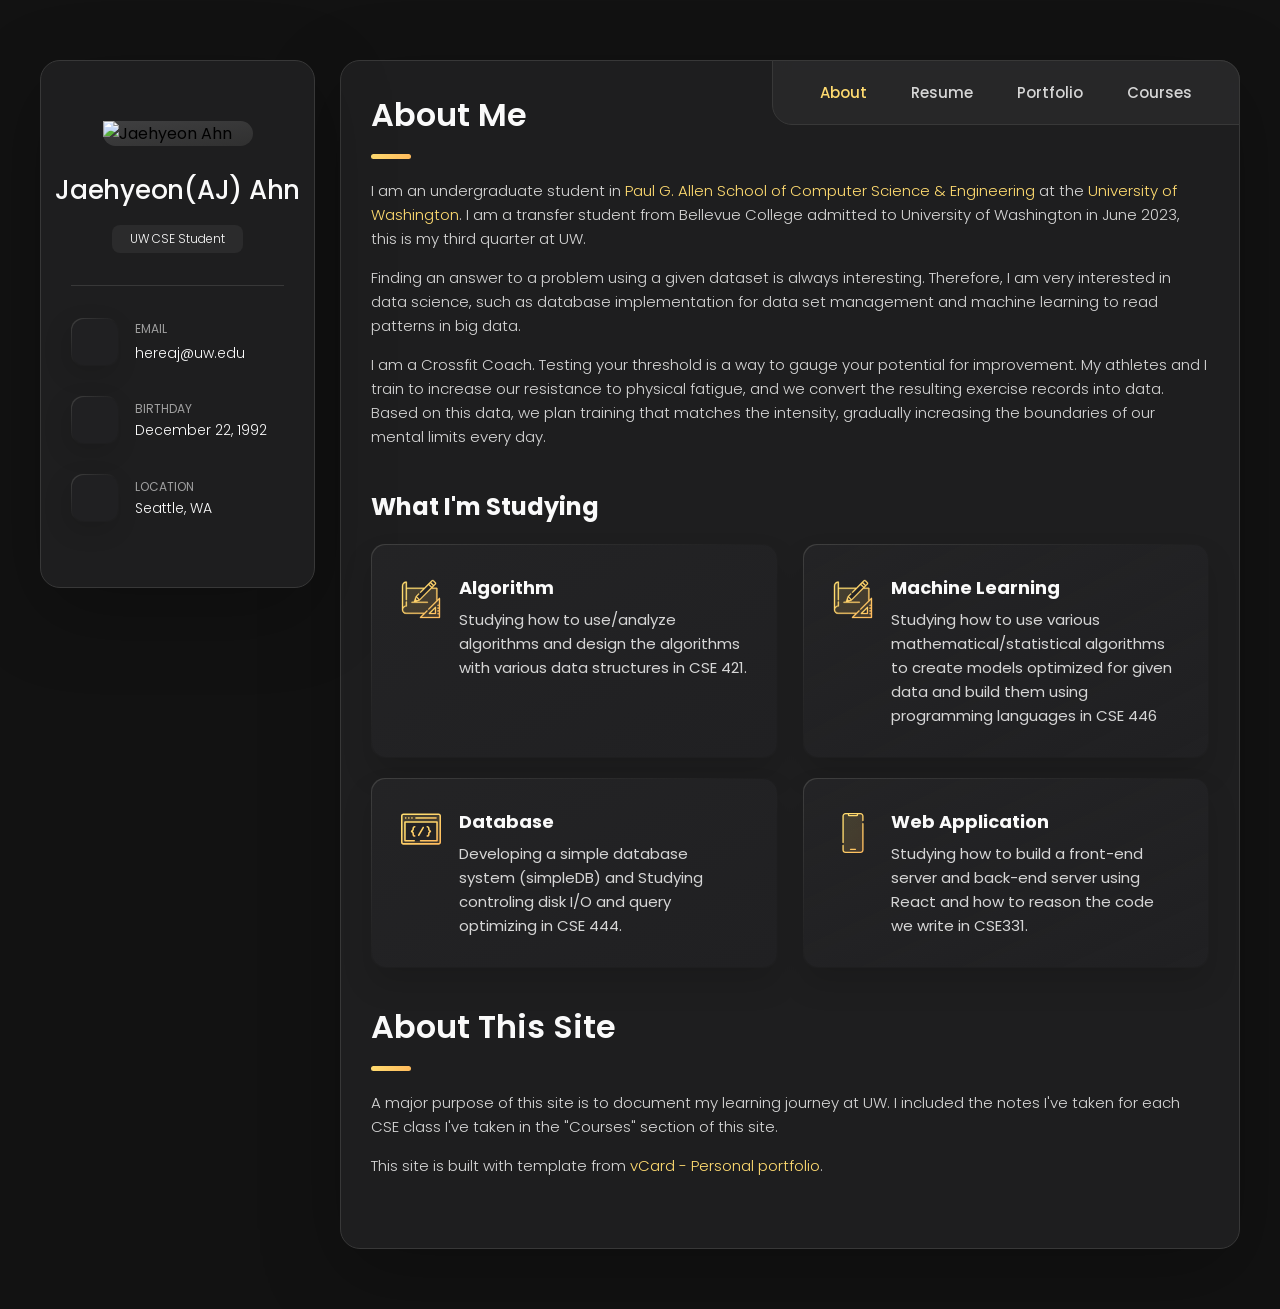
==== index.html @ eb29791e "Add style on tha ancker tag" ====
<!DOCTYPE html>
<html lang="en">

<head>
  <meta charset="UTF-8">
  <meta http-equiv="X-UA-Compatible" content="IE=edge">
  <meta name="viewport" content="width=device-width, initial-scale=1.0">
  <title>Jaehyeon(AJ) Ahn Portfolio</title>

  <!--
    - favicon
  -->
  <link rel="shortcut icon" href="./assets/images/logo.ico" type="image/x-icon">

  <!--
    - custom css link
  -->
  <link rel="stylesheet" href="./assets/css/style.css">

  <!--
    - google font link
  -->
  <link rel="preconnect" href="https://fonts.googleapis.com">
  <link rel="preconnect" href="https://fonts.gstatic.com" crossorigin>
  <link href="https://fonts.googleapis.com/css2?family=Poppins:wght@300;400;500;600&display=swap" rel="stylesheet">
</head>

<body>

  <!--
    - #MAIN
  -->

  <main>

    <!--
      - #SIDEBAR
    -->

    <aside class="sidebar" data-sidebar>

        <div class="sidebar-info">
  
          <figure class="avatar-box">
            <img src="./assets/images/profilefic.png" alt="Jaehyeon Ahn" width="80">
          </figure>
  
          <div class="info-content">
            <h1 class="name" title="Jaehyeon Ahn">Jaehyeon(AJ) Ahn</h1>
  
            <p class="title">UW CSE Student</p>
          </div>
  
          <button class="info_more-btn" data-sidebar-btn>
            <span>Show Contacts</span>
  
            <ion-icon name="chevron-down"></ion-icon>
          </button>
  
        </div>
  
        <div class="sidebar-info_more">
  
          <div class="separator"></div>
  
          <ul class="contacts-list">
  
            <li class="contact-item">
  
              <div class="icon-box">
                <ion-icon name="mail-outline"></ion-icon>
              </div>
  
              <div class="contact-info">
                <p class="contact-title">Email</p>
  
                <a href="mailto:richard@example.com" class="contact-link">hereaj@uw.edu</a>
              </div>
  
            </li>
  
            <li class="contact-item">
  
              <div class="icon-box">
                <ion-icon name="calendar-outline"></ion-icon>
              </div>
  
              <div class="contact-info">
                <p class="contact-title">Birthday</p>
  
                <time datetime="1982-06-23">December 22, 1992</time>
              </div>
  
            </li>
  
            <li class="contact-item">
  
              <div class="icon-box">
                <ion-icon name="location-outline"></ion-icon>
              </div>
  
              <div class="contact-info">
                <p class="contact-title">Location</p>
  
                <address>Seattle, WA</address>
              </div>
  
            </li>
  
          </ul>
  
          <div class="separator"></div>
  
          <ul class="social-list">
  
            <li class="social-item">
              <a href="https://www.linkedin.com/in/hereaj/" class="social-link">
                <ion-icon name="logo-linkedin"></ion-icon>
              </a>
            </li>
  
            <li class="social-item">
              <a href="https://github.com/hereaj" class="social-link">
                <ion-icon name="logo-github"></ion-icon>
              </a>
            </li>
  
          </ul>
  
        </div>
  
      </aside>





    <!--
      - #main-content
    -->

    <div class="main-content">

      <!--
        - #NAVBAR
      -->

      <nav class="navbar">

        <ul class="navbar-list">

          <li class="navbar-item">
            <button class="navbar-link  active" data-nav-link>About</button>
          </li>

          <li class="navbar-item">
            <button class="navbar-link" data-nav-link>Resume</button>
          </li>

          <li class="navbar-item">
            <button class="navbar-link" data-nav-link>Portfolio</button>
          </li>

          <li class="navbar-item">
            <button class="navbar-link" data-nav-link>Courses</button> <!-- course로 체인지-->
          </li>


        </ul>

      </nav>





      <!--
        - #ABOUT
      -->

      <article class="about  active" data-page="about">

        <header>
          <h2 class="h2 article-title">About me</h2>
        </header>

        <section class="about-text"> <!--학교와 과에 노란색 색칠-->
          <p>
            I am an undergraduate student in <a href="https://www.cs.washington.edu/" target="_blank">Paul G. Allen School of Computer Science & Engineering</a> at the <a href="https://www.washington.edu/" target="_blank">University of Washington</a>.
            I am a transfer student from Bellevue College admitted to University of Washington in June 2023, this is my third quarter at UW.
          </p>

          <p>
            Finding an answer to a problem using a given dataset is always interesting. Therefore, I am very interested in data science, such as database implementation for data set management and machine learning to read patterns in big data.
          </p>

          <p>
            I am a Crossfit Coach. Testing your threshold is a way to gauge your potential for improvement. My athletes and I train to increase our resistance to physical fatigue, and we convert the resulting exercise records into data. Based on this data, we plan training that matches the intensity, gradually increasing the boundaries of our mental limits every day.
          </p>
        </section>


        <!--
          - service
        -->

        <section class="service">

          <h3 class="h3 service-title">What i'm Studying</h3>

          <ul class="service-list">

            <li class="service-item">

                <div class="service-icon-box">
                  <img src="./assets/images/icon-design.svg
                  " alt="design icon" width="40">
                </div>
  
                <div class="service-content-box">
                  <h4 class="h4 service-item-title">Algorithm</h4>
  
                  <p class="service-item-text">
                    Studying how to use/analyze algorithms and design the algorithms with various data structures in CSE 421.
                  </p>
                </div>
  
              </li>

              <li class="service-item">

                <div class="service-icon-box">
                  <img src="./assets/images/icon-design.svg
                  " alt="design icon" width="40">
                </div>
  
                <div class="service-content-box">
                  <h4 class="h4 service-item-title">Machine Learning</h4>
  
                  <p class="service-item-text">
                    Studying how to use various mathematical/statistical algorithms to create models optimized for given data and build them using programming languages in CSE 446
                  </p>
                </div>
              
              </li>  

              <li class="service-item">

                <div class="service-icon-box">
                  <img src="./assets/images/icon-dev.svg" alt="Web development icon" width="40">
                </div>
  
                <div class="service-content-box">
                  <h4 class="h4 service-item-title">Database</h4>
  
                  <p class="service-item-text">
                    Developing a simple database system (simpleDB) and Studying controling disk I/O and query optimizing in CSE 444.
                  </p>
                </div>

            </li>

            <li class="service-item">

                <div class="service-icon-box">
                  <img src="./assets/images/icon-app.svg" alt="mobile app icon" width="40">
                </div>
  
                <div class="service-content-box">
                  <h4 class="h4 service-item-title">Web application</h4>
  
                  <p class="service-item-text">
                    Studying how to build a front-end server and back-end server using React and how to reason the code we write in CSE331.
                  </p>
                </div>
  
              </li>

          </ul>

        </section>

        <!--
          - testimonials modal
        -->

        <div class="modal-container" data-modal-container>

          <div class="overlay" data-overlay></div>

          <section class="testimonials-modal">

            <button class="modal-close-btn" data-modal-close-btn>
              <ion-icon name="close-outline"></ion-icon>
            </button>

            <div class="modal-img-wrapper">
              <figure class="modal-avatar-box">
                <img src="./assets/images/avatar-1.png" alt="Daniel lewis" width="80" data-modal-img>
              </figure>

              <img src="./assets/images/icon-quote.svg" alt="quote icon">
            </div>

            <div class="modal-content">

              <h4 class="h3 modal-title" data-modal-title>Daniel lewis</h4>

              <time datetime="2021-06-14">14 June, 2021</time>

              <div data-modal-text>
                <p>
                  asd
                </p>
              </div>

            </div>

          </section>

        </div>

        <header>
            <h2 class="h2 article-title">About This Site</h2>
          </header>
  
          <section class="about-text">
            <p>
              A major purpose of this site is to document my learning journey at UW. I included the notes I've taken for each CSE class I've taken in the "Courses" section of this site.
            </p>
  
            <p>
              This site is built with template from <a href="https://github.com/codewithsadee/vcard-personal-portfolio" target="_blank">vCard - Personal portfolio</a>.
            </p>
  
          </section>
    

      </article>



      <!--
        - #RESUME
      -->

      <article class="resume" data-page="resume">

        <header>
          <h2 class="h2 article-title">Resume</h2>
        </header>

        <section class="timeline">

          <div class="title-wrapper">
            <div class="icon-box">
              <ion-icon name="book-outline"></ion-icon>
            </div>

            <h3 class="h3">Education</h3>
          </div>

          <ol class="timeline-list">

            <li class="timeline-item">

              <h4 class="h4 timeline-item-title">University of Washington</h4>

              <span>2023 — 2025(Expected)</span>

              <p class="timeline-text">
                Major in Computer Science(Data Science Option)
              </p>

            </li>

            <li class="timeline-item">

              <h4 class="h4 timeline-item-title">Bellevue College</h4>

              <span>2022 — 2023</span>

              <p class="timeline-text">
                Courses taken CS 210, CS 211(Java implementation), MATH 208(Linear Algebra)
              </p>

            </li>

          </ol>

        </section>

        <section class="timeline">

          <div class="title-wrapper">
            <div class="icon-box">
              <ion-icon name="book-outline"></ion-icon>
            </div>

            <h3 class="h3">Experience</h3>
          </div>

          <ol class="timeline-list">

            <li class="timeline-item">

              <h4 class="h4 timeline-item-title">Software Develope Intern @ Autosterea</h4>

              <span>2022 — Present</span>

              <p class="timeline-text">
                Developed a web application in JavaScript, GitHub, React, and SQL Server to manage workout progress and results based on strength data from 100+ athletes.
              </p>

              <p class="timeline-text">
                Migrated athletic strength records data from a third-party database to a newly built data server using SQL and NoSQL through data format conversion and storage using JSON.
              </p>

            </li>

            <li class="timeline-item">

              <h4 class="h4 timeline-item-title">Crossfit Coach @ Persistence Athletics</h4>

              <span>2022 — Present</span>

              <p class="timeline-text">
                Managed 25+ people in a group class setting 5 times a week to enhance clients' and athletes' strength and conditioning.
              </p>

            </li>

          </ol>

        </section>

        <section class="skill">

          <h3 class="h3 skills-title">My skills</h3>

          <ul class="skills-list content-card">

            <li class="skills-item">

              <div class="title-wrapper">
                <h5 class="h5">JAVA</h5>
                <data value="90">90%</data>
              </div>

              <div class="skill-progress-bg">
                <div class="skill-progress-fill" style="width: 90%;"></div>
              </div>

            </li>

            <li class="skills-item">

              <div class="title-wrapper">
                <h5 class="h5">C/C++</h5>
                <data value="80">80%</data>
              </div>

              <div class="skill-progress-bg">
                <div class="skill-progress-fill" style="width: 80%;"></div>
              </div>

            </li>

            <li class="skills-item">

              <div class="title-wrapper">
                <h5 class="h5">Python(scikit-learn)</h5>
                <data value="80">80%</data>
              </div>

              <div class="skill-progress-bg">
                <div class="skill-progress-fill" style="width: 80%;"></div>
              </div>

            </li>

            <li class="skills-item">

              <div class="title-wrapper">
                <h5 class="h5">HTML/CSS</h5>
                <data value="70">70%</data>
              </div>

              <div class="skill-progress-bg">
                <div class="skill-progress-fill" style="width: 70%;"></div>
              </div>

            </li>

            <li class="skills-item">

              <div class="title-wrapper">
                <h5 class="h5">SQL/NoSQL</h5>
                <data value="90">90%</data>
              </div>

              <div class="skill-progress-bg">
                <div class="skill-progress-fill" style="width: 90%;"></div>
              </div>

            </li>

            <li class="skills-item">

              <div class="title-wrapper">
                <h5 class="h5">R</h5>
                <data value="40">40%</data>
              </div>

              <div class="skill-progress-bg">
                <div class="skill-progress-fill" style="width: 40%;"></div>
              </div>

            </li>

          </ul>

        </section>

      </article>





      <!--
        - #PORTFOLIO
      -->

      <article class="portfolio" data-page="portfolio">

        <header>
          <h2 class="h2 article-title">Portfolio</h2>
        </header>

        <section class="projects">



          <div class="filter-select-box">

            <button class="filter-select" data-select>

              <div class="select-value" data-selecct-value>Select category</div>

              <div class="select-icon">
                <ion-icon name="chevron-down"></ion-icon>
              </div>

            </button>

            <ul class="select-list">

              <li class="select-item">
                <button data-select-item>All</button>
              </li>

              <li class="select-item">
                <button data-select-item>Web design</button>
              </li>

              <li class="select-item">
                <button data-select-item>Applications</button>
              </li>

              <li class="select-item">
                <button data-select-item>Web development</button>
              </li>

            </ul>

          </div>

          

        </section>

        <section class="about-text">
          <p>
            This page is up to update now.
          </p>
      </section>

      </article>





      <!--
        - #courses
      -->

      <article class="courses" data-page="courses">

        <header>
          <h2 class="h2 article-title">Courses</h2>
        </header>

        <section class="about-text">
            <p>
              This page is up to update now.
            </p>
        </section>

      </article>


    </div>

  </main>






  <!--
    - custom js link
  -->
  <script src="./assets/js/script.js"></script>

  <!--
    - ionicon link
  -->
  <script type="module" src="https://unpkg.com/ionicons@5.5.2/dist/ionicons/ionicons.esm.js"></script>
  <script nomodule src="https://unpkg.com/ionicons@5.5.2/dist/ionicons/ionicons.js"></script>

</body>

</html>
---- assets/css/style.css ----
/*-----------------------------------*\
  #style.css
\*-----------------------------------*/


/**
 * copyright 2022 @codewithsadee
 */





/*-----------------------------------*\
  #CUSTOM PROPERTY
\*-----------------------------------*/

:root {

  /**
   * colors
   */

  /* gradient */

  --bg-gradient-onyx: linear-gradient(
    to bottom right, 
    hsl(240, 1%, 25%) 3%, 
    hsl(0, 0%, 19%) 97%
  );
  --bg-gradient-jet: linear-gradient(
    to bottom right, 
    hsla(240, 1%, 18%, 0.251) 0%, 
    hsla(240, 2%, 11%, 0) 100%
  ), hsl(240, 2%, 13%);
  --bg-gradient-yellow-1: linear-gradient(
    to bottom right, 
    hsl(45, 100%, 71%) 0%, 
    hsla(36, 100%, 69%, 0) 50%
  );
  --bg-gradient-yellow-2: linear-gradient(
    135deg, 
    hsla(45, 100%, 71%, 0.251) 0%, 
    hsla(35, 100%, 68%, 0) 59.86%
  ), hsl(240, 2%, 13%);
  --border-gradient-onyx: linear-gradient(
    to bottom right, 
    hsl(0, 0%, 25%) 0%, 
    hsla(0, 0%, 25%, 0) 50%
  );
  --text-gradient-yellow: linear-gradient(
    to right, 
    hsl(45, 100%, 72%), 
    hsl(35, 100%, 68%)
  );

  /* solid */

  --jet: hsl(0, 0%, 22%);
  --onyx: hsl(240, 1%, 17%);
  --eerie-black-1: hsl(240, 2%, 13%);
  --eerie-black-2: hsl(240, 2%, 12%);
  --smoky-black: hsl(0, 0%, 7%);
  --white-1: hsl(0, 0%, 100%);
  --white-2: hsl(0, 0%, 98%);
  --orange-yellow-crayola: hsl(45, 100%, 72%);
  --vegas-gold: hsl(45, 54%, 58%);
  --light-gray: hsl(0, 0%, 84%);
  --light-gray-70: hsla(0, 0%, 84%, 0.7);
  --bittersweet-shimmer: hsl(0, 43%, 51%);

  /**
   * typography
   */

  /* font-family */
  --ff-poppins: 'Poppins', sans-serif;

  /* font-size */
  --fs-1: 24px;
  --fs-2: 18px;
  --fs-3: 17px;
  --fs-4: 16px;
  --fs-5: 15px;
  --fs-6: 14px;
  --fs-7: 13px;
  --fs-8: 11px;

  /* font-weight */
  --fw-300: 300;
  --fw-400: 400;
  --fw-500: 500;
  --fw-600: 600;

  /**
   * shadow
   */
  
  --shadow-1: -4px 8px 24px hsla(0, 0%, 0%, 0.25);
  --shadow-2: 0 16px 30px hsla(0, 0%, 0%, 0.25);
  --shadow-3: 0 16px 40px hsla(0, 0%, 0%, 0.25);
  --shadow-4: 0 25px 50px hsla(0, 0%, 0%, 0.15);
  --shadow-5: 0 24px 80px hsla(0, 0%, 0%, 0.25);

  /**
   * transition
   */

  --transition-1: 0.25s ease;
  --transition-2: 0.5s ease-in-out;

}





/*-----------------------------------*\
  #RESET
\*-----------------------------------*/

*, *::before, *::after {
  margin: 0;
  padding: 0;
  box-sizing: border-box;
}

a { text-decoration: none; }

li { list-style: none; }

img, ion-icon, a, button, time, span { display: block; }

button {
  font: inherit;
  background: none;
  border: none;
  text-align: left;
  cursor: pointer;
}

input, textarea {
  display: block;
  width: 100%;
  background: none;
  font: inherit;
}

::selection {
  background: var(--orange-yellow-crayola);
  color: var(--smoky-black);
}

:focus { outline-color: var(--orange-yellow-crayola); }

html { font-family: var(--ff-poppins); }

body { background: var(--smoky-black); }





/*-----------------------------------*\
  #REUSED STYLE
\*-----------------------------------*/

.sidebar,
article {
  background: var(--eerie-black-2);
  border: 1px solid var(--jet);
  border-radius: 20px;
  padding: 15px;
  box-shadow: var(--shadow-1);
  z-index: 1;
}

.separator {
  width: 100%;
  height: 1px;
  background: var(--jet);
  margin: 16px 0;
}

.icon-box {
  position: relative;
  background: var(--border-gradient-onyx);
  width: 30px;
  height: 30px;
  border-radius: 8px;
  display: flex;
  justify-content: center;
  align-items: center;
  font-size: 16px;
  color: var(--orange-yellow-crayola);
  box-shadow: var(--shadow-1);
  z-index: 1;
}

.icon-box::before {
  content: "";
  position: absolute;
  inset: 1px;
  background: var(--eerie-black-1);
  border-radius: inherit;
  z-index: -1;
}

.icon-box ion-icon { --ionicon-stroke-width: 35px; }

article { display: none; }

article.active {
  display: block;
  animation: fade 0.5s ease backwards;
}

@keyframes fade {
  0% { opacity: 0; }
  100% { opacity: 1; }
}

.h2,
.h3,
.h4,
.h5 {
  color: var(--white-2);
  text-transform: capitalize;
}

.h2 { font-size: var(--fs-1); }

.h3 { font-size: var(--fs-2); }

.h4 { font-size: var(--fs-4); }

.h5 {
  font-size: var(--fs-7);
  font-weight: var(--fw-500);
}

.article-title {
  position: relative;
  padding-bottom: 7px;
}

.article-title::after {
  content: "";
  position: absolute;
  bottom: 0;
  left: 0;
  width: 30px;
  height: 3px;
  background: var(--text-gradient-yellow);
  border-radius: 3px;
}

.has-scrollbar::-webkit-scrollbar {
  width: 5px; /* for vertical scrollbar */
  height: 5px; /* for horizontal scrollbar */
}

.has-scrollbar::-webkit-scrollbar-track {
  background: var(--onyx);
  border-radius: 5px;
}

.has-scrollbar::-webkit-scrollbar-thumb {
  background: var(--orange-yellow-crayola);
  border-radius: 5px;
}

.has-scrollbar::-webkit-scrollbar-button { width: 20px; }

.content-card {
  position: relative;
  background: var(--border-gradient-onyx);
  padding: 15px;
  padding-top: 45px;
  border-radius: 14px;
  box-shadow: var(--shadow-2);
  cursor: pointer;
  z-index: 1;
}

.content-card::before {
  content: "";
  position: absolute;
  inset: 1px;
  background: var(--bg-gradient-jet);
  border-radius: inherit;
  z-index: -1;
}





/*-----------------------------------*\
  #MAIN
\*-----------------------------------*/

main {
  margin: 15px 12px;
  margin-bottom: 75px;
  min-width: 259px;
}

a {
  text-decoration: none;
  color: var(--orange-yellow-crayola);
  display: inline;
}





/*-----------------------------------*\
  #SIDEBAR
\*-----------------------------------*/

.sidebar {
  margin-bottom: 15px;
  max-height: 112px;
  overflow: hidden;
  transition: var(--transition-2);
}

.sidebar.active { max-height: 405px; }

.sidebar-info {
  position: relative;
  display: flex;
  justify-content: flex-start;
  align-items: center;
  gap: 15px;
}

.avatar-box {
  background: var(--bg-gradient-onyx);
  border-radius: 20px;
}

.info-content .name {
  color: var(--white-2);
  font-size: var(--fs-3);
  font-weight: var(--fw-500);
  letter-spacing: -0.25px;
  margin-bottom: 10px;
}

.info-content .title {
  color: var(--white-1);
  background: var(--onyx);
  font-size: var(--fs-8);
  font-weight: var(--fw-300);
  width: max-content;
  padding: 3px 12px;
  border-radius: 8px;
}

.info_more-btn {
  position: absolute;
  top: -15px;
  right: -15px;
  border-radius: 0 15px;
  font-size: 13px;
  color: var(--orange-yellow-crayola);
  background: var(--border-gradient-onyx);
  padding: 10px;
  box-shadow: var(--shadow-2);
  transition: var(--transition-1);
  z-index: 1;
}

.info_more-btn::before {
  content: "";
  position: absolute;
  inset: 1px;
  border-radius: inherit;
  background: var(--bg-gradient-jet);
  transition: var(--transition-1);
  z-index: -1;
}

.info_more-btn:hover,
.info_more-btn:focus { background: var(--bg-gradient-yellow-1); }

.info_more-btn:hover::before,
.info_more-btn:focus::before { background: var(--bg-gradient-yellow-2); }

.info_more-btn span { display: none; }

.sidebar-info_more {
  opacity: 0;
  visibility: hidden;
  transition: var(--transition-2);
}

.sidebar.active .sidebar-info_more {
  opacity: 1;
  visibility: visible;
}

.contacts-list {
  display: grid;
  grid-template-columns: 1fr;
  gap: 16px;
}

.contact-item {
  min-width: 100%;
  display: flex;
  align-items: center;
  gap: 16px;
}

.contact-info {
  max-width: calc(100% - 46px);
  width: calc(100% - 46px);
}

.contact-title {
  color: var(--light-gray-70);
  font-size: var(--fs-8);
  text-transform: uppercase;
  margin-bottom: 2px;
}

.contact-info :is(.contact-link, time, address) {
  color: var(--white-2);
  font-size: var(--fs-7);
}

.contact-info address { font-style: normal; }

.social-list {
  display: flex;
  justify-content: flex-start;
  align-items: center;
  gap: 15px;
  padding-bottom: 4px;
  padding-left: 7px;
}

.social-item .social-link {
  color: var(--light-gray-70);
  font-size: 18px;
}


.social-item .social-link:hover { color: var(--light-gray); }





/*-----------------------------------*\
  #NAVBAR
\*-----------------------------------*/

.navbar {
  position: fixed;
  bottom: 0;
  left: 0;
  width: 100%;
  background: hsla(240, 1%, 17%, 0.75);
  backdrop-filter: blur(10px);
  border: 1px solid var(--jet);
  border-radius: 12px 12px 0 0;
  box-shadow: var(--shadow-2);
  z-index: 5;
}

.navbar-list {
  display: flex;
  flex-wrap: wrap;
  justify-content: center;
  align-items: center;
  padding: 0 10px;
}

.navbar-link {
  color: var(--light-gray);
  font-size: var(--fs-8);
  padding: 20px 7px;
  transition: color var(--transition-1);
}

.navbar-link:hover,
.navbar-link:focus { color: var(--light-gray-70); }

.navbar-link.active { color: var(--orange-yellow-crayola); }





/*-----------------------------------*\
  #ABOUT
\*-----------------------------------*/

.about .article-title { margin-bottom: 15px; }

.about-text {
  color: var(--light-gray);
  font-size: var(--fs-6);
  font-weight: var(--fw-300);
  line-height: 1.6;
}

.about-text p { margin-bottom: 15px; }



/**
 * #service 
 */

.service { margin-bottom: 35px; }

.service-title { margin-bottom: 20px; }

.service-list {
  display: grid;
  grid-template-columns: 1fr;
  gap: 20px;
}

.service-item {
  position: relative;
  background: var(--border-gradient-onyx);
  padding: 20px;
  border-radius: 14px;
  box-shadow: var(--shadow-2);
  z-index: 1;
}

.service-item::before {
  content: "";
  position: absolute;
  inset: 1px;
  background: var(--bg-gradient-jet);
  border-radius: inherit;
  z-index: -1;
}

.service-icon-box { margin-bottom: 10px; }

.service-icon-box img { margin: auto; }

.service-content-box { text-align: center; }

.service-item-title { margin-bottom: 7px; }

.service-item-text {
  color: var(--light-gray);
  font-size: var(--fs-6);
  font-weight: var(--fw-3);
  line-height: 1.6;
}


/**
 * #testimonials 
 */

.testimonials { margin-bottom: 30px; }

.testimonials-title { margin-bottom: 20px; }

.testimonials-list {
  display: flex;
  justify-content: flex-start;
  align-items: flex-start;
  gap: 15px;
  margin: 0 -15px;
  padding: 25px 15px;
  padding-bottom: 35px;
  overflow-x: auto;
  scroll-behavior: smooth;
  overscroll-behavior-inline: contain;
  scroll-snap-type: inline mandatory;
}

.testimonials-item {
  min-width: 100%;
  scroll-snap-align: center;
}

.testimonials-avatar-box {
  position: absolute;
  top: 0;
  left: 0;
  transform: translate(15px, -25px);
  background: var(--bg-gradient-onyx);
  border-radius: 14px;
  box-shadow: var(--shadow-1);
}

.testimonials-item-title { margin-bottom: 7px; }

.testimonials-text {
  color: var(--light-gray);
  font-size: var(--fs-6);
  font-weight: var(--fw-300);
  line-height: 1.6;
  display: -webkit-box;
  line-clamp: 4;
  -webkit-line-clamp: 4;
  -webkit-box-orient: vertical;
  overflow: hidden;
}


/**
 * #testimonials-modal
 */

.modal-container {
  position: fixed;
  top: 0;
  left: 0;
  width: 100%;
  height: 100%;
  display: flex;
  justify-content: center;
  align-items: center;
  overflow-y: auto;
  overscroll-behavior: contain;
  z-index: 20;
  pointer-events: none;
  visibility: hidden;
}

.modal-container::-webkit-scrollbar { display: none; }

.modal-container.active {
  pointer-events: all;
  visibility: visible;
}

.overlay {
  position: fixed;
  top: 0;
  left: 0;
  width: 100%;
  height: 100vh;
  background: hsl(0, 0%, 5%);
  opacity: 0;
  visibility: hidden;
  pointer-events: none;
  z-index: 1;
  transition: var(--transition-1);
}

.overlay.active {
  opacity: 0.8;
  visibility: visible;
  pointer-events: all;
}

.testimonials-modal {
  background: var(--eerie-black-2);
  position: relative;
  padding: 15px;
  margin: 15px 12px;
  border: 1px solid var(--jet);
  border-radius: 14px;
  box-shadow: var(--shadow-5);
  transform: scale(1.2);
  opacity: 0;
  transition: var(--transition-1);
  z-index: 2;
}

.modal-container.active .testimonials-modal {
  transform: scale(1);
  opacity: 1;
}

.modal-close-btn {
  position: absolute;
  top: 15px;
  right: 15px;
  background: var(--onyx);
  border-radius: 8px;
  width: 32px;
  height: 32px;
  display: flex;
  justify-content: center;
  align-items: center;
  color: var(--white-2);
  font-size: 18px;
  opacity: 0.7;
}

.modal-close-btn:hover,
.modal-close-btn:focus { opacity: 1; }

.modal-close-btn ion-icon { --ionicon-stroke-width: 50px; }

.modal-avatar-box {
  background: var(--bg-gradient-onyx);
  width: max-content;
  border-radius: 14px;
  margin-bottom: 15px;
  box-shadow: var(--shadow-2);
}

.modal-img-wrapper > img { display: none; }

.modal-title { margin-bottom: 4px; }

.modal-content time {
  font-size: var(--fs-6);
  color: var(--light-gray-70);
  font-weight: var(--fw-300);
  margin-bottom: 10px;
}

.modal-content p {
  color: var(--light-gray);
  font-size: var(--fs-6);
  font-weight: var(--fw-300);
  line-height: 1.6;
}


/**
 * #clients 
 */

.clients { margin-bottom: 15px; }

.clients-list {
  display: flex;
  justify-content: flex-start;
  align-items: flex-start;
  gap: 15px;
  margin: 0 -15px;
  padding: 25px;
  padding-bottom: 25px;
  overflow-x: auto;
  scroll-behavior: smooth;
  overscroll-behavior-inline: contain;
  scroll-snap-type: inline mandatory;
  scroll-padding-inline: 25px;
}

.clients-item {
  min-width: 50%;
  scroll-snap-align: start;
}

.clients-item img {
  width: 100%;
  filter: grayscale(1);
  transition: var(--transition-1);
}

.clients-item img:hover { filter: grayscale(0); }





/*-----------------------------------*\
  #RESUME
\*-----------------------------------*/

.article-title { margin-bottom: 30px; }


/**
 * education and experience 
 */

.timeline { margin-bottom: 30px; }

.timeline .title-wrapper {
  display: flex;
  align-items: center;
  gap: 15px;
  margin-bottom: 25px;
}

.timeline-list {
  font-size: var(--fs-6);
  margin-left: 45px;
}

.timeline-item { position: relative; }

.timeline-item:not(:last-child) { margin-bottom: 20px; }

.timeline-item-title {
  font-size: var(--fs-6);
  line-height: 1.3;
  margin-bottom: 7px;
}

.timeline-list span {
  color: var(--vegas-gold);
  font-weight: var(--fw-400);
  line-height: 1.6;
}

.timeline-item:not(:last-child)::before {
  content: "";
  position: absolute;
  top: -25px;
  left: -30px;
  width: 1px;
  height: calc(100% + 50px);
  background: var(--jet);
}

.timeline-item::after {
  content: "";
  position: absolute;
  top: 5px;
  left: -33px;
  height: 6px;
  width: 6px;
  background: var(--text-gradient-yellow);
  border-radius: 50%;
  box-shadow: 0 0 0 4px var(--jet);
}

.timeline-text {
  color: var(--light-gray);
  font-weight: var(--fw-300);
  line-height: 1.6;
}


/**
 * skills 
 */

.skills-title { margin-bottom: 20px; }

.skills-list { padding: 20px; }


.skills-item:not(:last-child) { margin-bottom: 15px; }

.skill .title-wrapper {
  display: flex;
  align-items: center;
  gap: 5px;
  margin-bottom: 8px;
}

.skill .title-wrapper data {
  color: var(--light-gray);
  font-size: var(--fs-7);
  font-weight: var(--fw-300);
}

.skill-progress-bg {
  background: var(--jet);
  width: 100%;
  height: 8px;
  border-radius: 10px;
}

.skill-progress-fill {
  background: var(--text-gradient-yellow);
  height: 100%;
  border-radius: inherit;
}





/*-----------------------------------*\
  #PORTFOLIO
\*-----------------------------------*/

.filter-list { display: none; }

.filter-select-box {
  position: relative;
  margin-bottom: 25px;
}

.filter-select {
  background: var(--eerie-black-2);
  color: var(--light-gray);
  display: flex;
  justify-content: space-between;
  align-items: center;
  width: 100%;
  padding: 12px 16px;
  border: 1px solid var(--jet);
  border-radius: 14px;
  font-size: var(--fs-6);
  font-weight: var(--fw-300);
}

.filter-select.active .select-icon { transform: rotate(0.5turn); }

.select-list {
  background: var(--eerie-black-2);
  position: absolute;
  top: calc(100% + 6px);
  width: 100%;
  padding: 6px;
  border: 1px solid var(--jet);
  border-radius: 14px;
  z-index: 2;
  opacity: 0;
  visibility: hidden;
  pointer-events: none;
  transition: 0.15s ease-in-out;
}

.filter-select.active + .select-list {
  opacity: 1;
  visibility: visible;
  pointer-events: all;
}

.select-item button {
  background: var(--eerie-black-2);
  color: var(--light-gray);
  font-size: var(--fs-6);
  font-weight: var(--fw-300);
  text-transform: capitalize;
  width: 100%;
  padding: 8px 10px;
  border-radius: 8px;
}

.select-item button:hover { --eerie-black-2: hsl(240, 2%, 20%); }

.project-list {
  display: grid;
  grid-template-columns: 1fr;
  gap: 30px;
  margin-bottom: 10px;
}

.project-item { display: none; }

.project-item.active {
  display: block;
  animation: scaleUp 0.25s ease forwards;
}

@keyframes scaleUp {
  0% { transform: scale(0.5); }
  100% { transform: scale(1); }
}

.project-item > a { width: 100%; }

.project-img {
  position: relative;
  width: 100%;
  height: 200px;
  border-radius: 16px;
  overflow: hidden;
  margin-bottom: 15px;
}

.project-img::before {
  content: "";
  position: absolute;
  top: 0;
  left: 0;
  width: 100%;
  height: 100%;
  background: transparent;
  z-index: 1;
  transition: var(--transition-1);
}

.project-item > a:hover .project-img::before { background: hsla(0, 0%, 0%, 0.5); }

.project-item-icon-box {
  --scale: 0.8;

  background: var(--jet);
  color: var(--orange-yellow-crayola);
  position: absolute;
  top: 50%;
  left: 50%;
  transform: translate(-50%, -50%) scale(var(--scale));
  font-size: 20px;
  padding: 18px;
  border-radius: 12px;
  opacity: 0;
  z-index: 1;
  transition: var(--transition-1);
}

.project-item > a:hover .project-item-icon-box {
  --scale: 1;
  opacity: 1;
}

.project-item-icon-box ion-icon { --ionicon-stroke-width: 50px; }

.project-img img {
  width: 100%;
  height: 100%;
  object-fit: cover;
  transition: var(--transition-1);
}

.project-item > a:hover img { transform: scale(1.1); }

.project-title,
.project-category { margin-left: 10px; }

.project-title {
  color: var(--white-2);
  font-size: var(--fs-5);
  font-weight: var(--fw-400);
  text-transform: capitalize;
  line-height: 1.3;
}

.project-category {
  color: var(--light-gray-70);
  font-size: var(--fs-6);
  font-weight: var(--fw-300);
}





/*-----------------------------------*\
  #BLOG
\*-----------------------------------*/

.blog-posts { margin-bottom: 10px; }

.blog-posts-list {
  display: grid;
  grid-template-columns: 1fr;
  gap: 20px;
}

.blog-post-item > a {
  position: relative;
  background: var(--border-gradient-onyx);
  height: 100%;
  box-shadow: var(--shadow-4);
  border-radius: 16px;
  z-index: 1;
}

.blog-post-item > a::before {
  content: "";
  position: absolute;
  inset: 1px;
  border-radius: inherit;
  background: var(--eerie-black-1);
  z-index: -1;
}

.blog-banner-box {
  width: 100%;
  height: 200px;
  border-radius: 12px;
  overflow: hidden;
}

.blog-banner-box img {
  width: 100%;
  height: 100%;
  object-fit: cover;
  transition: var(--transition-1);
}

.blog-post-item > a:hover .blog-banner-box img { transform: scale(1.1); }

.blog-content { padding: 15px; }

.blog-meta {
  display: flex;
  justify-content: flex-start;
  align-items: center;
  gap: 7px;
  margin-bottom: 10px;
}

.blog-meta :is(.blog-category, time) {
  color: var(--light-gray-70);
  font-size: var(--fs-6);
  font-weight: var(--fw-300);
}

.blog-meta .dot {
  background: var(--light-gray-70);
  width: 4px;
  height: 4px;
  border-radius: 4px;
}

.blog-item-title {
  margin-bottom: 10px;
  line-height: 1.3;
  transition: var(--transition-1);
}

.blog-post-item > a:hover .blog-item-title { color: var(--orange-yellow-crayola); }

.blog-text {
  color: var(--light-gray);
  font-size: var(--fs-6);
  font-weight: var(--fw-300);
  line-height: 1.6;
}





/*-----------------------------------*\
  #CONTACT
\*-----------------------------------*/

.mapbox {
  position: relative;
  height: 250px;
  width: 100%;
  border-radius: 16px;
  margin-bottom: 30px;
  border: 1px solid var(--jet);
  overflow: hidden;
}

.mapbox figure { height: 100%; }

.mapbox iframe {
  width: 100%;
  height: 100%;
  border: none;
  filter: grayscale(1) invert(1);
}

.contact-form { margin-bottom: 10px; }

.form-title { margin-bottom: 20px; }

.input-wrapper {
  display: grid;
  grid-template-columns: 1fr;
  gap: 25px;
  margin-bottom: 25px;
}

.form-input {
  color: var(--white-2);
  font-size: var(--fs-6);
  font-weight: var(--fw-400);
  padding: 13px 20px;
  border: 1px solid var(--jet);
  border-radius: 14px;
  outline: none;
}

.form-input::placeholder { font-weight: var(--fw-500); }

.form-input:focus { border-color: var(--orange-yellow-crayola); }

textarea.form-input {
  min-height: 100px;
  height: 120px;
  max-height: 200px;
  resize: vertical;
  margin-bottom: 25px;
}

textarea.form-input::-webkit-resizer { display: none; }

.form-input:focus:invalid { border-color: var(--bittersweet-shimmer); }

.form-btn {
  position: relative;
  width: 100%;
  background: var(--border-gradient-onyx);
  color: var(--orange-yellow-crayola);
  display: flex;
  justify-content: center;
  align-items: center;
  gap: 10px;
  padding: 13px 20px;
  border-radius: 14px;
  font-size: var(--fs-6);
  text-transform: capitalize;
  box-shadow: var(--shadow-3);
  z-index: 1;
  transition: var(--transition-1);
}

.form-btn::before {
  content: "";
  position: absolute;
  inset: 1px;
  background: var(--bg-gradient-jet);
  border-radius: inherit;
  z-index: -1;
  transition: var(--transition-1);
}

.form-btn ion-icon { font-size: 16px; }

.form-btn:hover { background: var(--bg-gradient-yellow-1); }

.form-btn:hover::before { background: var(--bg-gradient-yellow-2); }

.form-btn:disabled {
  opacity: 0.7;
  cursor: not-allowed;
}

.form-btn:disabled:hover { background: var(--border-gradient-onyx); }

.form-btn:disabled:hover::before { background: var(--bg-gradient-jet); }





/*-----------------------------------*\
  #RESPONSIVE
\*-----------------------------------*/

/**
 * responsive larger than 450px screen
 */

@media (min-width: 450px) {

  /**
   * client
   */

  .clients-item { min-width: calc(33.33% - 10px); }



  /**
   * #PORTFOLIO, BLOG 
   */

  .project-img,
  .blog-banner-box { height: auto; }

}





/**
 * responsive larger than 580px screen
 */

@media (min-width: 580px) {

  /**
   * CUSTOM PROPERTY
   */

  :root {

    /**
     * typography
     */

    --fs-1: 32px;
    --fs-2: 24px;
    --fs-3: 26px;
    --fs-4: 18px;
    --fs-6: 15px;
    --fs-7: 15px;
    --fs-8: 12px;

  }



  /**
   * #REUSED STYLE
   */

  .sidebar, article {
    width: 520px;
    margin-inline: auto;
    padding: 30px;
  }

  .article-title {
    font-weight: var(--fw-600);
    padding-bottom: 15px;
  }

  .article-title::after {
    width: 40px;
    height: 5px;
  }

  .icon-box {
    width: 48px;
    height: 48px;
    border-radius: 12px;
    font-size: 18px;
  }



  /**
   * #MAIN
   */

  main {
    margin-top: 60px;
    margin-bottom: 100px;
  }



  /**
   * #SIDEBAR
   */

  .sidebar {
    max-height: 180px;
    margin-bottom: 30px;
  }

  .sidebar.active { max-height: 584px; }

  .sidebar-info { gap: 25px; }

  .avatar-box { border-radius: 30px; }

  .avatar-box img { width: 120px; }

  .info-content .name { margin-bottom: 15px; }

  .info-content .title { padding: 5px 18px; }

  .info_more-btn {
    top: -30px;
    right: -30px;
    padding: 10px 15px;
  }

  .info_more-btn span {
    display: block;
    font-size: var(--fs-8);
  }

  .info_more-btn ion-icon { display: none; }

  .separator { margin: 32px 0; }

  .contacts-list { gap: 20px; }

  .contact-info {
    max-width: calc(100% - 64px);
    width: calc(100% - 64px);
  }



  /**
   * #NAVBAR
   */

  .navbar { border-radius: 20px 20px 0 0; }

  .navbar-list { gap: 20px; }

  .navbar-link { --fs-8: 14px; }



  /**
   * #ABOUT
   */

  .about .article-title { margin-bottom: 20px; }

  .about-text { margin-bottom: 40px; }

  /* service */

  .service-item {
    display: flex;
    justify-content: flex-start;
    align-items: flex-start;
    gap: 18px;
    padding: 30px;
  }

  .service-icon-box {
    margin-bottom: 0;
    margin-top: 5px;
  }

  .service-content-box { text-align: left; }

  /* testimonials */

  .testimonials-title { margin-bottom: 25px; }

  .testimonials-list {
    gap: 30px;
    margin: 0 -30px;
    padding: 30px;
    padding-bottom: 35px;
  }

  .content-card {
    padding: 30px;
    padding-top: 25px;
  }

  .testimonials-avatar-box {
    transform: translate(30px, -30px);
    border-radius: 20px;
  }

  .testimonials-avatar-box img { width: 80px; }

  .testimonials-item-title {
    margin-bottom: 10px;
    margin-left: 95px;
  }

  .testimonials-text {
    line-clamp: 2;
    -webkit-line-clamp: 2;
  }

  /* testimonials modal */

  .modal-container { padding: 20px; }

  .testimonials-modal {
    display: flex;
    justify-content: flex-start;
    align-items: stretch;
    gap: 25px;
    padding: 30px;
    border-radius: 20px;
  }

  .modal-img-wrapper {
    display: flex;
    flex-direction: column;
    align-items: center;
  }

  .modal-avatar-box {
    border-radius: 18px;
    margin-bottom: 0;
  }

  .modal-avatar-box img { width: 65px; }

  .modal-img-wrapper > img {
    display: block;
    flex-grow: 1;
    width: 35px;
  }

  /* clients */

  .clients-list {
    gap: 50px;
    margin: 0 -30px;
    padding: 45px;
    scroll-padding-inline: 45px;
  }

  .clients-item { min-width: calc(33.33% - 35px); }



  /**
   * #RESUME
   */

  .timeline-list { margin-left: 65px; }

  .timeline-item:not(:last-child)::before { left: -40px; }

  .timeline-item::after {
    height: 8px;
    width: 8px;
    left: -43px;
  }

  .skills-item:not(:last-child) { margin-bottom: 25px; }



  /**
   * #PORTFOLIO, BLOG
   */

  .project-img, .blog-banner-box { border-radius: 16px; }

  .blog-posts-list { gap: 30px; }

  .blog-content { padding: 25px; }



  /**
   * #CONTACT
   */

  .mapbox {
    height: 380px;
    border-radius: 18px;
  }

  .input-wrapper {
    gap: 30px;
    margin-bottom: 30px;
  }

  .form-input { padding: 15px 20px; }

  textarea.form-input { margin-bottom: 30px; }

  .form-btn {
    --fs-6: 16px;
    padding: 16px 20px;
  }

  .form-btn ion-icon { font-size: 18px; }

}





/**
 * responsive larger than 768px screen
 */

@media (min-width: 768px) {

  /**
   * REUSED STYLE
   */

  .sidebar, article { width: 700px; }

  .has-scrollbar::-webkit-scrollbar-button { width: 100px; }



  /**
   * SIDEBAR
   */

  .contacts-list {
    grid-template-columns: 1fr 1fr;
    gap: 30px 15px;
  }



  /**
   * NAVBAR
   */

  .navbar-link { --fs-8: 15px; }



  /**
   * ABOUT
   */

  /* testimonials modal */

  .testimonials-modal {
    gap: 35px;
    max-width: 680px;
  }

  .modal-avatar-box img { width: 80px; }



  /**
   * PORTFOLIO
   */

  .article-title { padding-bottom: 20px; }

  .filter-select-box { display: none; }

  .filter-list {
    display: flex;
    justify-content: flex-start;
    align-items: center;
    gap: 25px;
    padding-left: 5px;
    margin-bottom: 30px;
  }

  .filter-item button {
    color: var(--light-gray);
    font-size: var(--fs-5);
    transition: var(--transition-1);
  }

  .filter-item button:hover { color: var(--light-gray-70); }

  .filter-item button.active { color: var(--orange-yellow-crayola); }

  /* portfolio and blog grid */

  .project-list, .blog-posts-list { grid-template-columns: 1fr 1fr; }



  /**
   * CONTACT
   */

  .input-wrapper { grid-template-columns: 1fr 1fr; }

  .form-btn {
    width: max-content;
    margin-left: auto;
  }
  
}





/**
 * responsive larger than 1024px screen
 */

@media (min-width: 1024px) {

  /**
   * CUSTOM PROPERTY
   */

  :root {

    /**
    * shadow
    */

    --shadow-1: -4px 8px 24px hsla(0, 0%, 0%, 0.125);
    --shadow-2: 0 16px 30px hsla(0, 0%, 0%, 0.125);
    --shadow-3: 0 16px 40px hsla(0, 0%, 0%, 0.125);

  }



  /**
   * REUSED STYLE
   */

  .sidebar, article {
    width: 950px;
    box-shadow: var(--shadow-5);
  }



  /**
   * MAIN 
   */

  main { margin-bottom: 60px; }

  .main-content {
    position: relative;
    width: max-content;
    margin: auto;
  }



  /**
   * NAVBAR
   */

  .navbar {
    position: absolute;
    bottom: auto;
    top: 0;
    left: auto;
    right: 0;
    width: max-content;
    border-radius: 0 20px;
    padding: 0 20px;
    box-shadow: none;
  }

  .navbar-list {
    gap: 30px;
    padding: 0 20px;
  }

  .navbar-link { font-weight: var(--fw-500); }



  /**
   * ABOUT
   */

  /* service */

  .service-list {
    grid-template-columns: 1fr 1fr;
    gap: 20px 25px;
  }

  /* testimonials */

  .testimonials-item { min-width: calc(50% - 15px); }

  /* clients */

  .clients-item { min-width: calc(25% - 38px); }



  /**
   * PORTFOLIO
   */

  .project-list { grid-template-columns: repeat(3, 1fr); }



  /**
   * BLOG
   */

  .blog-banner-box { height: 230px; }

}





/**
 * responsive larger than 1250px screen
 */

@media (min-width: 1250px) {

  /**
   * RESET
   */

  body::-webkit-scrollbar { width: 20px; }

  body::-webkit-scrollbar-track { background: var(--smoky-black); }

  body::-webkit-scrollbar-thumb {
    border: 5px solid var(--smoky-black);
    background: hsla(0, 0%, 100%, 0.1);
    border-radius: 20px;
    box-shadow: inset 1px 1px 0 hsla(0, 0%, 100%, 0.11),
                inset -1px -1px 0 hsla(0, 0%, 100%, 0.11);
  }

  body::-webkit-scrollbar-thumb:hover { background: hsla(0, 0%, 100%, 0.15); }

  body::-webkit-scrollbar-button { height: 60px; }



  /**
   * REUSED STYLE
   */

  .sidebar, article { width: auto; }

  article { min-height: 100%; }



  /**
   * MAIN
   */

  main {
    max-width: 1200px;
    margin-inline: auto;
    display: flex;
    justify-content: center;
    align-items: stretch;
    gap: 25px;
  }

  .main-content {
    min-width: 75%;
    width: 75%;
    margin: 0;
  }



  /**
   * SIDEBAR
   */

  .sidebar {
    position: sticky;
    top: 60px;
    max-height: max-content;
    height: 100%;
    margin-bottom: 0;
    padding-top: 60px;
    z-index: 1;
  }

  .sidebar-info { flex-direction: column; }

  .avatar-box img { width: 150px; }

  .info-content .name {
    white-space: nowrap;
    text-align: center;
  }

  .info-content .title { margin: auto; }

  .info_more-btn { display: none; }

  .sidebar-info_more {
    opacity: 1;
    visibility: visible;
  }

  .contacts-list { grid-template-columns: 1fr; }

  .contact-info :is(.contact-link) {
    white-space: nowrap;
    overflow: hidden;
    text-overflow: ellipsis;
  }

  .contact-info :is(.contact-link, time, address) {
    --fs-7: 14px;
    font-weight: var(--fw-300);
  }

  .separator:last-of-type {
    margin: 15px 0;
    opacity: 0;
  }

  .social-list { justify-content: center; }



  /**
	 * RESUME
	 */

  .timeline-text { max-width: 700px; }

}
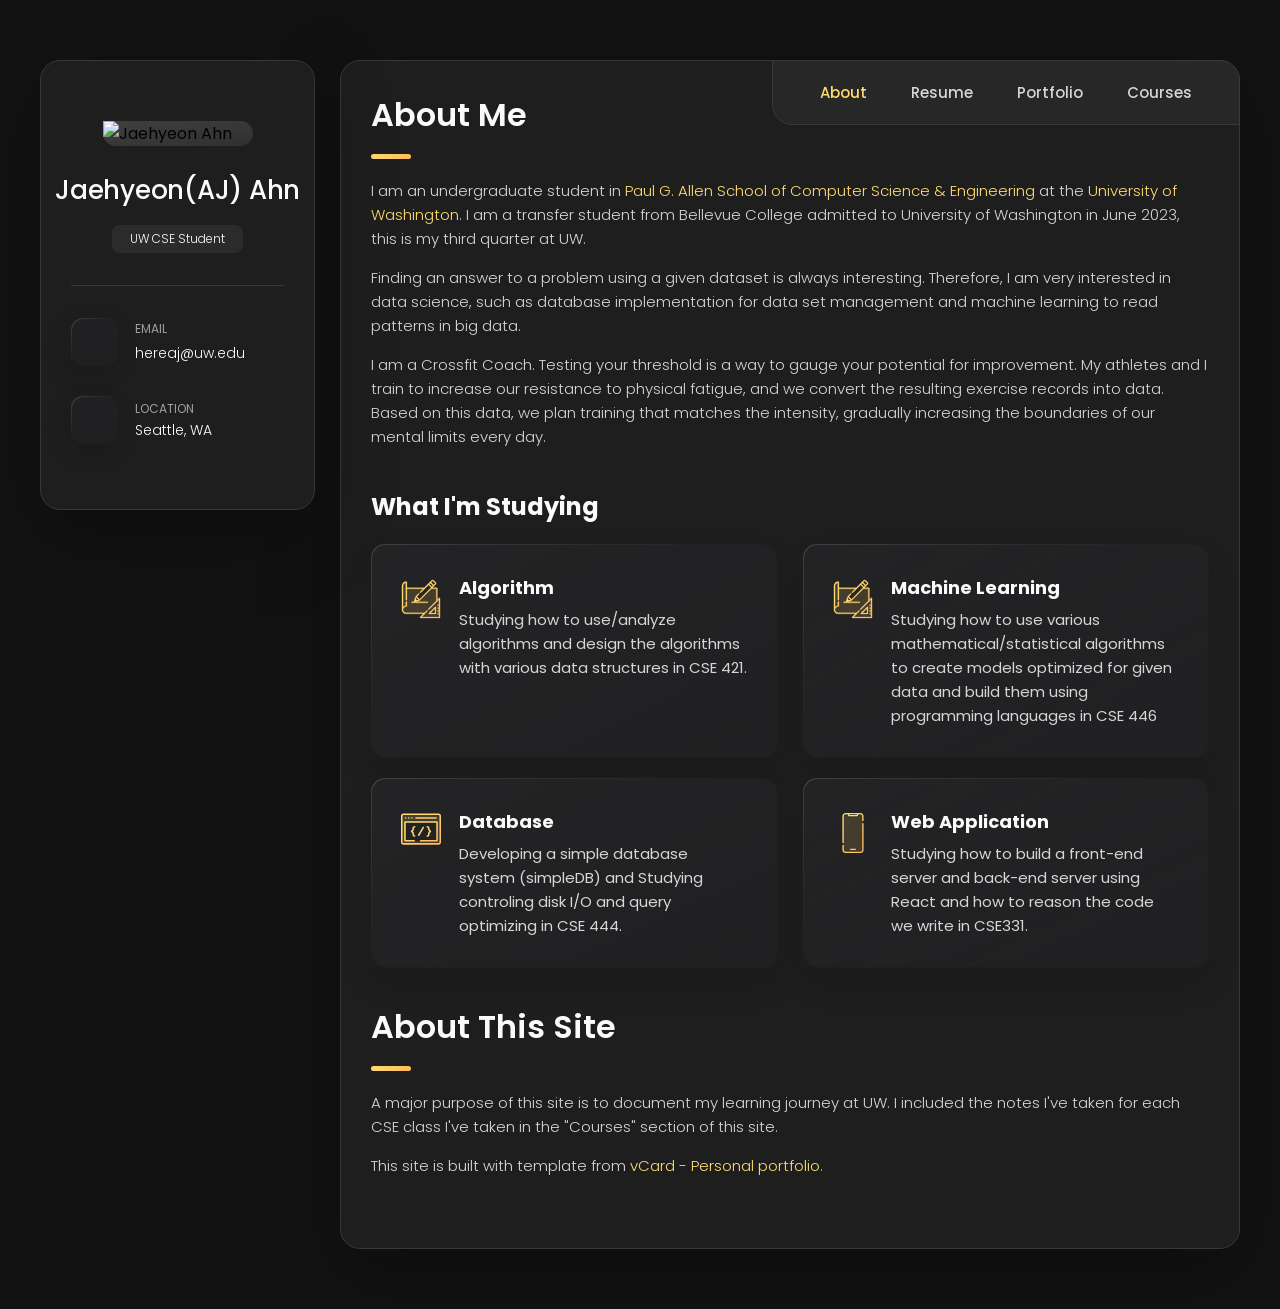
==== commit dfaf5826: "style fixed" ====
--- a/index.html
+++ b/index.html
@@ -82,20 +82,6 @@
             <li class="contact-item">
   
               <div class="icon-box">
-                <ion-icon name="calendar-outline"></ion-icon>
-              </div>
-  
-              <div class="contact-info">
-                <p class="contact-title">Birthday</p>
-  
-                <time datetime="1982-06-23">December 22, 1992</time>
-              </div>
-  
-            </li>
-  
-            <li class="contact-item">
-  
-              <div class="icon-box">
                 <ion-icon name="location-outline"></ion-icon>
               </div>
   
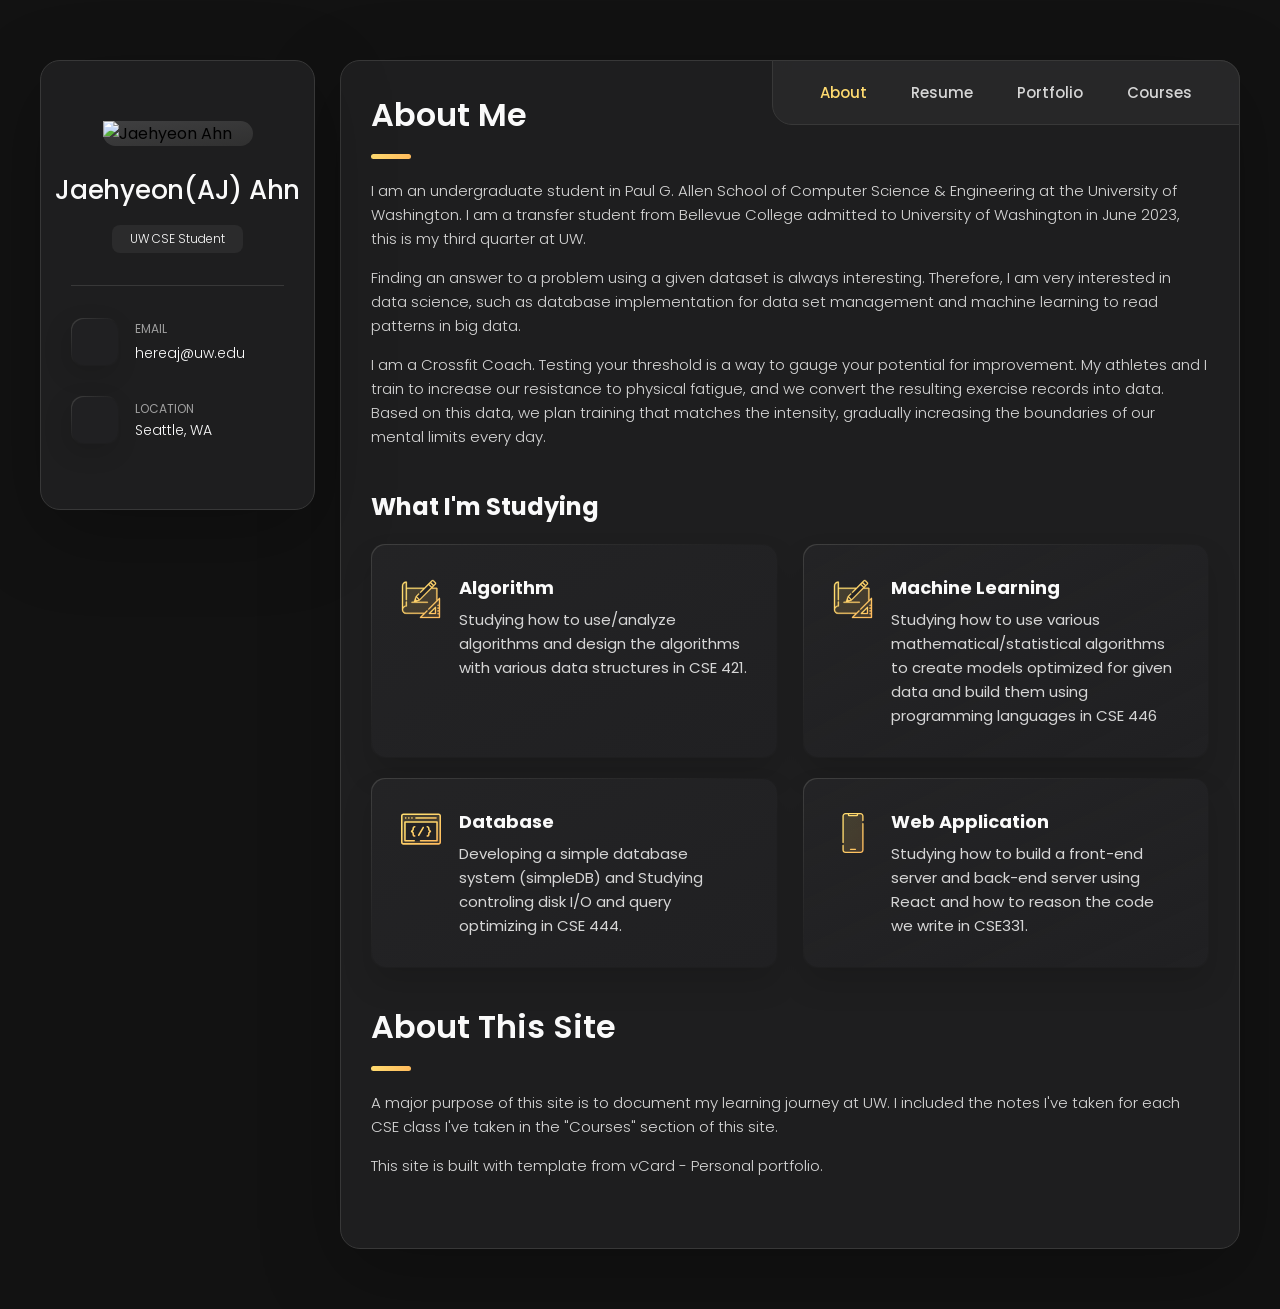
==== commit 9b37b293: "style fixed" ====
--- a/index.html
+++ b/index.html
@@ -172,7 +172,7 @@
 
         <section class="about-text"> <!--학교와 과에 노란색 색칠-->
           <p>
-            I am an undergraduate student in <a href="https://www.cs.washington.edu/" target="_blank">Paul G. Allen School of Computer Science & Engineering</a> at the <a href="https://www.washington.edu/" target="_blank">University of Washington</a>.
+            I am an undergraduate student in Paul G. Allen School of Computer Science & Engineering at the University of Washington.
             I am a transfer student from Bellevue College admitted to University of Washington in June 2023, this is my third quarter at UW.
           </p>
 
@@ -316,7 +316,7 @@
             </p>
   
             <p>
-              This site is built with template from <a href="https://github.com/codewithsadee/vcard-personal-portfolio" target="_blank">vCard - Personal portfolio</a>.
+              This site is built with template from vCard - Personal portfolio.
             </p>
   
           </section>
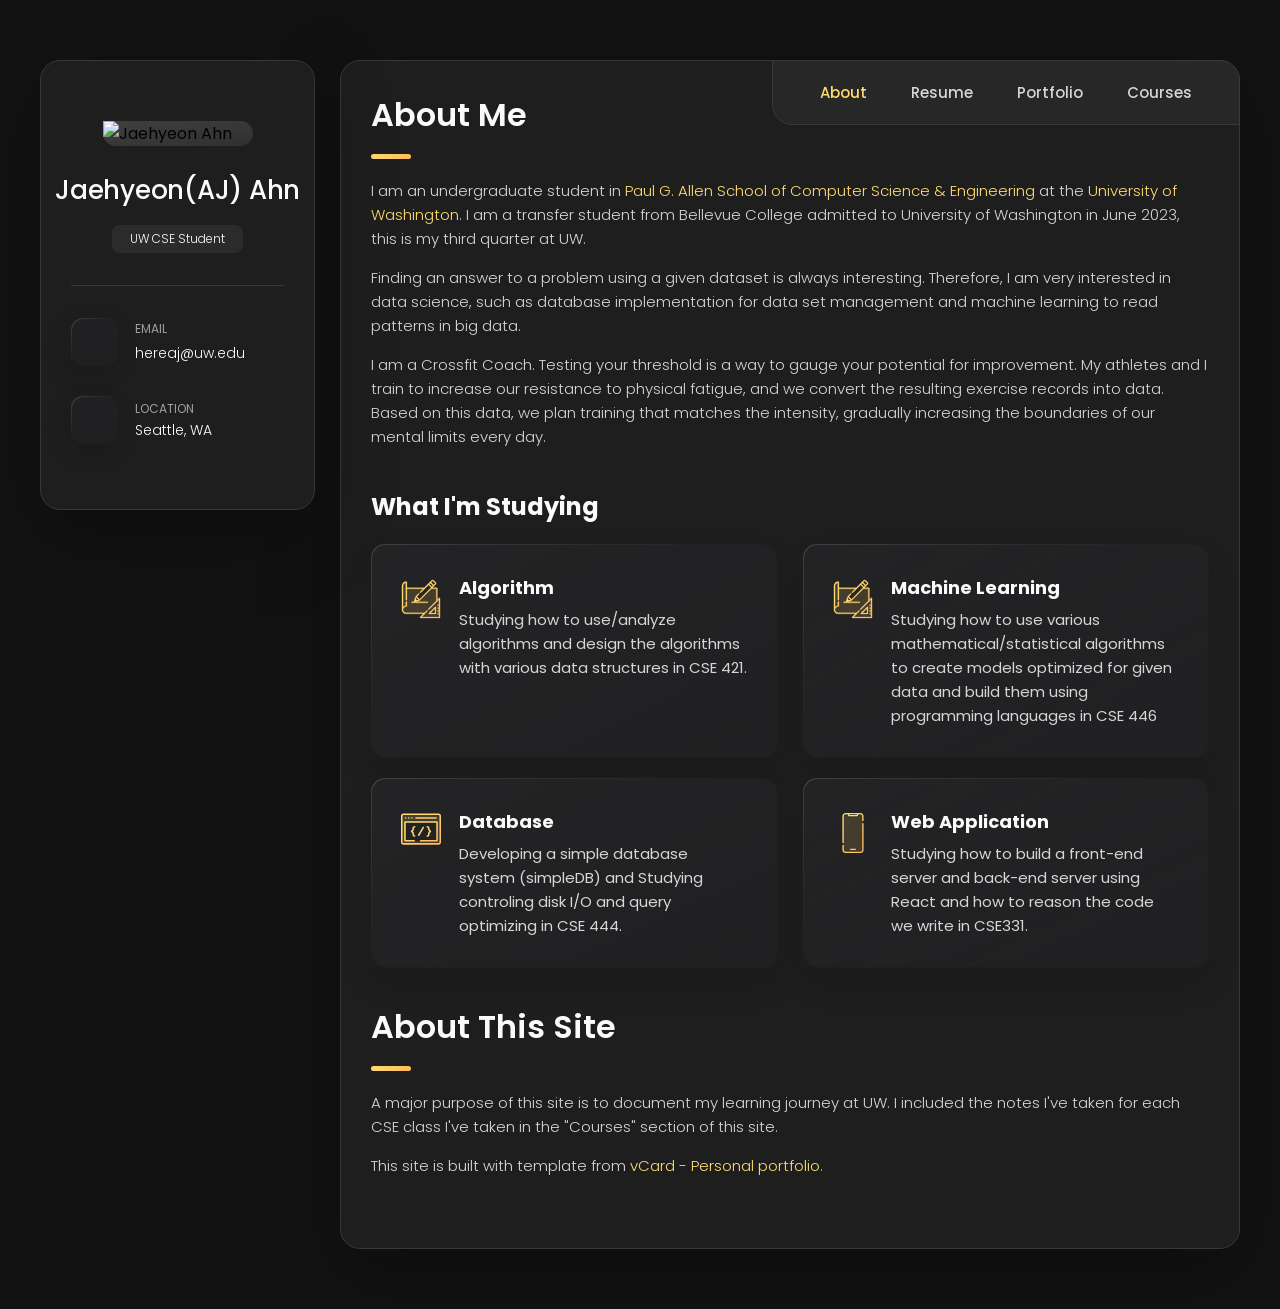
==== commit 75b27114: "courses taken done" ====
--- a/index.html
+++ b/index.html
@@ -172,7 +172,7 @@
 
         <section class="about-text"> <!--학교와 과에 노란색 색칠-->
           <p>
-            I am an undergraduate student in Paul G. Allen School of Computer Science & Engineering at the University of Washington.
+            I am an undergraduate student in <a href="https://www.cs.washington.edu/" target="_blank">Paul G. Allen School of Computer Science &amp; Engineering</a> at the <a href="https://www.washington.edu/" target="_blank">University of Washington</a>.
             I am a transfer student from Bellevue College admitted to University of Washington in June 2023, this is my third quarter at UW.
           </p>
 
@@ -184,6 +184,8 @@
             I am a Crossfit Coach. Testing your threshold is a way to gauge your potential for improvement. My athletes and I train to increase our resistance to physical fatigue, and we convert the resulting exercise records into data. Based on this data, we plan training that matches the intensity, gradually increasing the boundaries of our mental limits every day.
           </p>
         </section>
+
+        
 
 
         <!--
@@ -316,7 +318,7 @@
             </p>
   
             <p>
-              This site is built with template from vCard - Personal portfolio.
+              This site is built with template from <a href="https://github.com/codewithsadee/vcard-personal-portfolio" target="_blank">vCard - Personal portfolio</a>.
             </p>
   
           </section>
@@ -392,7 +394,7 @@
 
               <h4 class="h4 timeline-item-title">Software Develope Intern @ Autosterea</h4>
 
-              <span>2022 — Present</span>
+              <span>2022 — 2024</span>
 
               <p class="timeline-text">
                 Developed a web application in JavaScript, GitHub, React, and SQL Server to manage workout progress and results based on strength data from 100+ athletes.
@@ -514,9 +516,7 @@
 
 
 
-      <!--
-        - #PORTFOLIO
-      -->
+      <!-- #PORTFOLIO-->
 
       <article class="portfolio" data-page="portfolio">
 
@@ -526,7 +526,25 @@
 
         <section class="projects">
 
-
+          <ul class="filter-list">
+
+            <li class="filter-item">
+              <button class="active" data-filter-btn>All</button>
+            </li>
+
+            <li class="filter-item">
+              <button data-filter-btn>Applications</button>
+            </li>
+
+            <li class="filter-item">
+              <button data-filter-btn>Data Science</button>
+            </li>
+
+            <li class="filter-item">
+              <button data-filter-btn>Debugging</button>
+            </li>
+
+          </ul>
 
           <div class="filter-select-box">
 
@@ -547,32 +565,246 @@
               </li>
 
               <li class="select-item">
-                <button data-select-item>Web design</button>
-              </li>
-
-              <li class="select-item">
                 <button data-select-item>Applications</button>
               </li>
 
               <li class="select-item">
-                <button data-select-item>Web development</button>
+                <button data-select-item>Data Science</button>
               </li>
 
+              <li class="select-item">
+                <button data-select-item>Debugging</button>
+              </li>
+
             </ul>
 
           </div>
 
-          
+          <ul class="project-list">
+
+            <li class="project-item  active" data-filter-item data-category="applications">
+              <a href="#">
+
+                <figure class="project-img">
+                  <div class="project-item-icon-box">
+                    <ion-icon name="eye-outline"></ion-icon>
+                  </div>
+
+                  <img src="./assets/images/blog.jpeg" alt="Blog" loading="lazy">
+                </figure>
+
+                <h3 class="project-title">Blog</h3>
+
+                <p class="project-category">Applications</p>
+
+              </a>
+            </li>
+
+            <li class="project-item  active" data-filter-item data-category="debugging">
+              <a href="#">
+
+                <figure class="project-img">
+                  <div class="project-item-icon-box">
+                    <ion-icon name="eye-outline"></ion-icon>
+                  </div>
+
+                  <img src="./assets/images/gdb.jpg" alt="GDB Bomb" loading="lazy">
+                </figure>
+
+                <h3 class="project-title">GDB Bomb</h3>
+
+                <p class="project-category">Debugging</p>
+
+              </a>
+            </li>
+
+            <li class="project-item  active" data-filter-item data-category="applications">
+              <a href="#">
+
+                <figure class="project-img">
+                  <div class="project-item-icon-box">
+                    <ion-icon name="eye-outline"></ion-icon>
+                  </div>
+
+                  <img src="./assets/images/chatbot.jpg" alt="chatbot" loading="lazy">
+                </figure>
+
+                <h3 class="project-title">Chatbot</h3>
+
+                <p class="project-category">Applications</p>
+
+              </a>
+            </li>
+
+            <li class="project-item  active" data-filter-item data-category="applications">
+              <a href="#">
+
+                <figure class="project-img">
+                  <div class="project-item-icon-box">
+                    <ion-icon name="eye-outline"></ion-icon>
+                  </div>
+
+                  <img src="./assets/images/poll.png" alt="Poll" loading="lazy">
+                </figure>
+
+                <h3 class="project-title">Poll</h3>
+
+                <p class="project-category">Applications</p>
+
+              </a>
+            </li>
+
+            <li class="project-item  active" data-filter-item data-category="applications">
+              <a href="#">
+
+                <figure class="project-img">
+                  <div class="project-item-icon-box">
+                    <ion-icon name="eye-outline"></ion-icon>
+                  </div>
+
+                  <img src="./assets/images/spam.jpeg" alt="spam email filter" loading="lazy">
+                </figure>
+
+                <h3 class="project-title">Spam Email Filter</h3>
+
+                <p class="project-category">Applications</p>
+
+              </a>
+            </li>
+
+            <li class="project-item  active" data-filter-item data-category="applications">
+              <a href="#">
+
+                <figure class="project-img">
+                  <div class="project-item-icon-box">
+                    <ion-icon name="eye-outline"></ion-icon>
+                  </div>
+
+                  <img src="./assets/images/bloom.jpeg" alt="bloom filter" loading="lazy">
+                </figure>
+
+                <h3 class="project-title">Bloom Filter</h3>
+
+                <p class="project-category">Applications</p>
+
+              </a>
+            </li>
+
+            <li class="project-item  active" data-filter-item data-category="data science">
+              <a href="#">
+
+                <figure class="project-img">
+                  <div class="project-item-icon-box">
+                    <ion-icon name="eye-outline"></ion-icon>
+                  </div>
+
+                  <img src="./assets/images/minhash.jpg" alt="min hash function" loading="lazy">
+                </figure>
+
+                <h3 class="project-title">MinHash Function</h3>
+
+                <p class="project-category">Data Science</p>
+
+              </a>
+            </li>
+
+            <li class="project-item  active" data-filter-item data-category="applications">
+              <a href="#">
+
+                <figure class="project-img">
+                  <div class="project-item-icon-box">
+                    <ion-icon name="eye-outline"></ion-icon>
+                  </div>
+
+                  <img src="./assets/images/flight.jpeg" alt="flight manager" loading="lazy">
+                </figure>
+
+                <h3 class="project-title">Flight Manager</h3>
+
+                <p class="project-category">Applications</p>
+
+              </a>
+            </li>
+
+            <li class="project-item  active" data-filter-item data-category="data science">
+              <a href="#">
+
+                <figure class="project-img">
+                  <div class="project-item-icon-box">
+                    <ion-icon name="eye-outline"></ion-icon>
+                  </div>
+
+                  <img src="./assets/images/parallel.jpg" alt="parallel programming" loading="lazy">
+                </figure>
+
+                <h3 class="project-title">Parallel Programming</h3>
+
+                <p class="project-category">Data Science</p>
+
+              </a>
+            </li>
+
+            <li class="project-item  active" data-filter-item data-category="applications">
+              <a href="#">
+
+                <figure class="project-img">
+                  <div class="project-item-icon-box">
+                    <ion-icon name="eye-outline"></ion-icon>
+                  </div>
+
+                  <img src="./assets/images/fileparser.jpeg" alt="file parser" loading="lazy">
+                </figure>
+
+                <h3 class="project-title">file Parser</h3>
+
+                <p class="project-category">Applications</p>
+
+              </a>
+            </li>
+
+            <li class="project-item  active" data-filter-item data-category="applications">
+              <a href="#">
+
+                <figure class="project-img">
+                  <div class="project-item-icon-box">
+                    <ion-icon name="eye-outline"></ion-icon>
+                  </div>
+
+                  <img src="./assets/images/simpledb.jpeg" alt="simple db" loading="lazy">
+                </figure>
+
+                <h3 class="project-title">Simple DB</h3>
+
+                <p class="project-category">Applications</p>
+
+              </a>
+            </li>
+
+            <li class="project-item  active" data-filter-item data-category="data science">
+              <a href="#">
+
+                <figure class="project-img">
+                  <div class="project-item-icon-box">
+                    <ion-icon name="eye-outline"></ion-icon>
+                  </div>
+
+                  <img src="./assets/images/reg.jpg" alt="Compensation Forecasting Analytics" loading="lazy">
+                </figure>
+
+                <h3 class="project-title">Compensation Forecasting Analytics</h3>
+
+                <p class="project-category">Data Science</p>
+
+              </a>
+            </li>
+
+
+          </ul>
 
         </section>
 
-        <section class="about-text">
-          <p>
-            This page is up to update now.
-          </p>
-      </section>
-
       </article>
+
 
 
 
@@ -588,11 +820,259 @@
           <h2 class="h2 article-title">Courses</h2>
         </header>
 
-        <section class="about-text">
-            <p>
-              This page is up to update now.
-            </p>
+        <section class="about-text"> <!--학교와 과에 노란색 색칠-->
+          <p>
+            All the courses that I have taken so far.
+          </p>
         </section>
+
+        <section class="blog-posts">
+          <ul class="blog-posts-list">
+      
+              <li class="blog-post-item">
+              <a href="https://courses.cs.washington.edu/courses/cse311/" target="_blank">
+      
+                  <div class="blog-content">
+      
+                  <div class="blog-meta">
+                      <p class="blog-category">CSE 311</p>
+      
+                      <span class="dot"></span>
+      
+                      <time datetime="2023-09-01">Autumn 2023</time>
+                  </div>
+      
+                  <h3 class="h3 blog-item-title">Foundations of Computing I</h3>
+      
+                  <p class="blog-text">
+                    Examines fundamentals of logic, set theory, induction, and algebraic structures with applications to computing; finite state machines; and limits of computability.
+                  </p>
+      
+                  </div>
+      
+              </a>
+              </li>
+      
+              <li class="blog-post-item">
+              <a href="https://courses.cs.washington.edu/courses/cse312/" target="_blank">
+      
+                  <div class="blog-content">
+      
+                  <div class="blog-meta">
+                      <p class="blog-category">CSE 312</p>
+      
+                      <span class="dot"></span>
+      
+                      <time datetime="2024-01-01">Winter 2024</time>
+                  </div>
+      
+                  <h3 class="h3 blog-item-title">Foundations of Computing II</h3>
+      
+                  <p class="blog-text">
+                    Examines fundamentals of enumeration and discrete probability; applications of randomness to computing; polynomial-time versus NP; and NP-completeness.
+                  </p>
+      
+                  </div>
+      
+              </a>
+              </li>
+      
+              <li class="blog-post-item">
+              <a href="https://courses.cs.washington.edu/courses/cse331/" target="_blank">
+      
+                  <div class="blog-content">
+      
+                  <div class="blog-meta">
+                      <p class="blog-category">CSE 331</p>
+      
+                      <span class="dot"></span>
+      
+                      <time datetime="2023-09-01">Autunm 2023</time>
+                  </div>
+      
+                  <h3 class="h3 blog-item-title">Software Design and Implementation</h3>
+      
+                  <p class="blog-text">
+                    Explores concepts and techniques for design and construction of reliable and maintainable software systems in modern high-level languages: specifications; program structure and design; program-correctness approaches, including testing; and event-driven programming.
+                  </p>
+      
+                  </div>
+      
+              </a>
+              </li>
+
+              <li class="blog-post-item">
+                <a href="https://courses.cs.washington.edu/courses/cse332/" target="_blank">
+        
+                    <div class="blog-content">
+        
+                    <div class="blog-meta">
+                        <p class="blog-category">CSE 332</p>
+        
+                        <span class="dot"></span>
+        
+                        <time datetime="2024-01-01">Winter 2024</time>
+                    </div>
+        
+                    <h3 class="h3 blog-item-title">Data Structures and Parallelism</h3>
+        
+                    <p class="blog-text">
+                      Covers abstract data types and structures including dictionaries, balanced trees, hash tables, priority queues, and graphs; sorting; asymptotic analysis; fundamental graph algorithms including graph search, shortest path, and minimum spanning trees; multithreading and parallel algorithms; P and NP complexity classes.
+                    </p>
+        
+                    </div>
+        
+                </a>
+                </li>
+
+                <li class="blog-post-item">
+                  <a href="https://courses.cs.washington.edu/courses/cse333/" target="_blank">
+          
+                      <div class="blog-content">
+          
+                      <div class="blog-meta">
+                          <p class="blog-category">CSE 333</p>
+          
+                          <span class="dot"></span>
+          
+                          <time datetime="2024-04-01">Spring 2024</time>
+                      </div>
+          
+                      <h3 class="h3 blog-item-title">Systems Programming</h3>
+          
+                      <p class="blog-text">
+                        Includes substantial programming experience in languages that expose machine characteristics and low-level data representation (e.g., C and C++); explicit memory management; modern libraries and language features; interacting with operating-system services; introduction to concurrent programming.
+                      </p>
+          
+                      </div>
+          
+                  </a>
+                  </li>
+      
+              <li class="blog-post-item">
+              <a href="https://courses.cs.washington.edu/courses/cse344/" target="_blank">
+
+                  <div class="blog-content">
+      
+                  <div class="blog-meta">
+                      <p class="blog-category">CSE 344</p>
+      
+                      <span class="dot"></span>
+      
+                      <time datetime="2024-01-01">Winter 2024</time>
+                  </div>
+      
+                  <h3 class="h3 blog-item-title">Introduction to Data Management</h3>
+      
+                  <p class="blog-text">
+                    Introduces database management systems and writing applications that use such systems; data models (e.g., relational, semi-structured), query languages (e.g., SQL, XQuery), language bindings, conceptual modeling, transactions, security, database tuning, data warehousing, parallelism, and web-data management.
+                  </p>
+      
+                  </div>
+      
+              </a>
+              </li>
+
+              <li class="blog-post-item">
+                <a href="https://courses.cs.washington.edu/courses/cse351/" target="_blank">
+  
+                    <div class="blog-content">
+        
+                    <div class="blog-meta">
+                        <p class="blog-category">CSE 351</p>
+        
+                        <span class="dot"></span>
+        
+                        <time datetime="2023-09-01">Autunm 2023</time>
+                    </div>
+        
+                    <h3 class="h3 blog-item-title">The Hardware/Software Interface</h3>
+        
+                    <p class="blog-text">
+                      Examines key computational abstraction levels below modern high-level languages; number representation, assembly language, introduction to C, memory management, the operating-system process model, high-level machine architecture including the memory hierarchy, and how high-level languages are implemented.
+                    </p>
+        
+                    </div>
+        
+                </a>
+                </li>
+
+                <li class="blog-post-item">
+                  <a href="https://courses.cs.washington.edu/courses/cse421/" target="_blank">
+    
+                      <div class="blog-content">
+          
+                      <div class="blog-meta">
+                          <p class="blog-category">CSE 421</p>
+          
+                          <span class="dot"></span>
+          
+                          <time datetime="2024-04-01">Spring 2024</time>
+                      </div>
+          
+                      <h3 class="h3 blog-item-title">Introduction to Algorithms</h3>
+          
+                      <p class="blog-text">
+                        Techniques for design of efficient algorithms. Methods for showing lower bounds on computational complexity. Particular algorithms for sorting, searching, set manipulation, arithmetic, graph problems, pattern matching.
+                      </p>
+          
+                      </div>
+          
+                  </a>
+                  </li>
+
+                  <li class="blog-post-item">
+                    <a href="https://courses.cs.washington.edu/courses/cse444/" target="_blank">
+      
+                        <div class="blog-content">
+            
+                        <div class="blog-meta">
+                            <p class="blog-category">CSE 444</p>
+            
+                            <span class="dot"></span>
+            
+                            <time datetime="2024-04-01">Spring 2024</time>
+                        </div>
+            
+                        <h3 class="h3 blog-item-title">Database Systems Internals</h3>
+            
+                        <p class="blog-text">
+                          The relational data model and the SQL query language. Conceptual modeling: entity/relationships, normal forms. XML, XPath, and XQuery. Transactions: recovery and concurrency control. Implementation of a database system. A medium sized project using a rational database backend.
+                        </p>
+            
+                        </div>
+            
+                    </a>
+                    </li>
+
+                    <li class="blog-post-item">
+                      <a href="https://courses.cs.washington.edu/courses/cse446/" target="_blank">
+        
+                          <div class="blog-content">
+              
+                          <div class="blog-meta">
+                              <p class="blog-category">CSE 446</p>
+              
+                              <span class="dot"></span>
+              
+                              <time datetime="2024-04-01">Spring 2024</time>
+                          </div>
+              
+                          <h3 class="h3 blog-item-title">Machine Learning</h3>
+              
+                          <p class="blog-text">
+                            Design of efficient algorithms that learn from data. Representative topics include supervised learning, unsupervised learning, regression and classification, deep learning, kernel methods, and optimization. Emphasis on algorithmic principles and how to use these tools in practice.
+                          </p>
+              
+                          </div>
+              
+                      </a>
+                      </li>
+      
+
+          </ul>
+      </section>
+      
 
       </article>
 
--- a/assets/css/style.css
+++ b/assets/css/style.css
@@ -512,6 +512,11 @@
 
 .about-text p { margin-bottom: 15px; }
 
+.about-text a {     
+  color: var(--orange-yellow-crayola);
+  display: inline;
+}
+
 
 
 /**
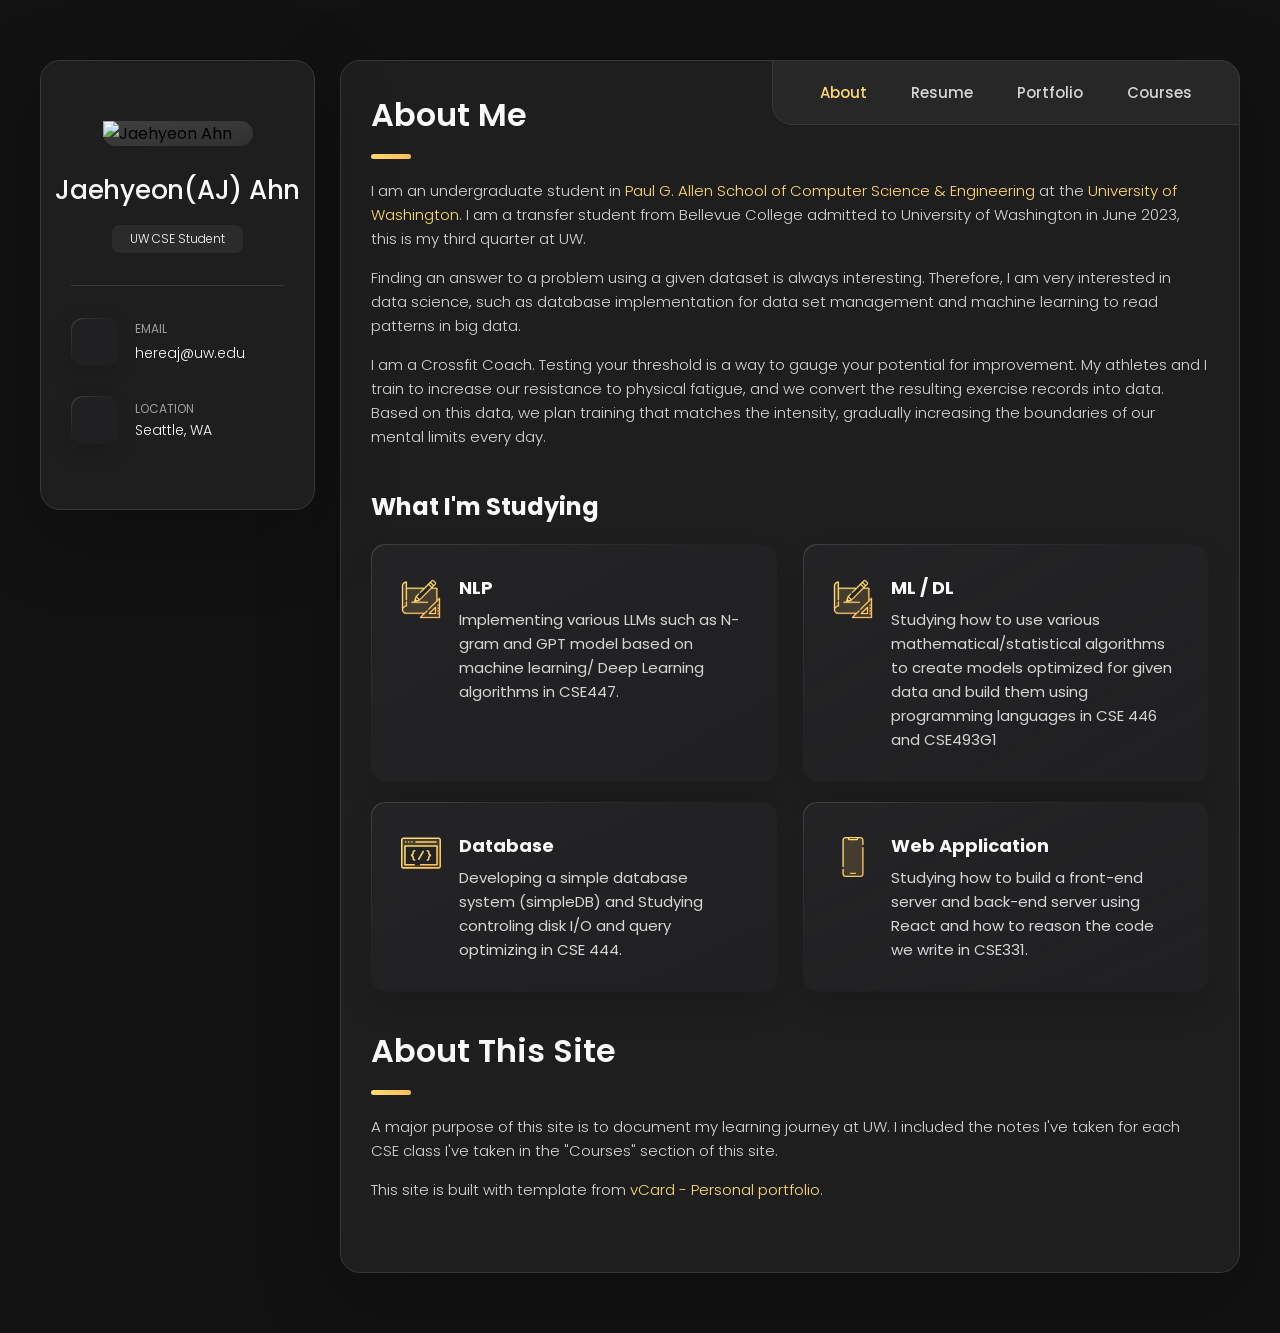
==== commit d274429f: "Updated introduction and course." ====
--- a/index.html
+++ b/index.html
@@ -148,7 +148,7 @@
           </li>
 
           <li class="navbar-item">
-            <button class="navbar-link" data-nav-link>Courses</button> <!-- course로 체인지-->
+            <button class="navbar-link" data-nav-link>Courses</button>
           </li>
 
 
@@ -170,7 +170,7 @@
           <h2 class="h2 article-title">About me</h2>
         </header>
 
-        <section class="about-text"> <!--학교와 과에 노란색 색칠-->
+        <section class="about-text">
           <p>
             I am an undergraduate student in <a href="https://www.cs.washington.edu/" target="_blank">Paul G. Allen School of Computer Science &amp; Engineering</a> at the <a href="https://www.washington.edu/" target="_blank">University of Washington</a>.
             I am a transfer student from Bellevue College admitted to University of Washington in June 2023, this is my third quarter at UW.
@@ -206,10 +206,10 @@
                 </div>
   
                 <div class="service-content-box">
-                  <h4 class="h4 service-item-title">Algorithm</h4>
+                  <h4 class="h4 service-item-title">NLP</h4>
   
                   <p class="service-item-text">
-                    Studying how to use/analyze algorithms and design the algorithms with various data structures in CSE 421.
+                    Implementing various LLMs such as N-gram and GPT model based on machine learning/ Deep Learning algorithms in CSE447.
                   </p>
                 </div>
   
@@ -223,10 +223,10 @@
                 </div>
   
                 <div class="service-content-box">
-                  <h4 class="h4 service-item-title">Machine Learning</h4>
+                  <h4 class="h4 service-item-title">ML / DL</h4>
   
                   <p class="service-item-text">
-                    Studying how to use various mathematical/statistical algorithms to create models optimized for given data and build them using programming languages in CSE 446
+                    Studying how to use various mathematical/statistical algorithms to create models optimized for given data and build them using programming languages in CSE 446 and CSE493G1
                   </p>
                 </div>
               
@@ -369,7 +369,7 @@
               <span>2022 — 2023</span>
 
               <p class="timeline-text">
-                Courses taken CS 210, CS 211(Java implementation), MATH 208(Linear Algebra)
+                CS 210, CS 211(Java implementation), MATH 208(Linear Algebra)
               </p>
 
             </li>
@@ -392,22 +392,6 @@
 
             <li class="timeline-item">
 
-              <h4 class="h4 timeline-item-title">Software Develope Intern @ Autosterea</h4>
-
-              <span>2022 — 2024</span>
-
-              <p class="timeline-text">
-                Developed a web application in JavaScript, GitHub, React, and SQL Server to manage workout progress and results based on strength data from 100+ athletes.
-              </p>
-
-              <p class="timeline-text">
-                Migrated athletic strength records data from a third-party database to a newly built data server using SQL and NoSQL through data format conversion and storage using JSON.
-              </p>
-
-            </li>
-
-            <li class="timeline-item">
-
               <h4 class="h4 timeline-item-title">Crossfit Coach @ Persistence Athletics</h4>
 
               <span>2022 — Present</span>
@@ -457,12 +441,12 @@
             <li class="skills-item">
 
               <div class="title-wrapper">
-                <h5 class="h5">Python(scikit-learn)</h5>
-                <data value="80">80%</data>
+                <h5 class="h5">Python(Pytorch and numpy)</h5>
+                <data value="90">90%</data>
               </div>
 
               <div class="skill-progress-bg">
-                <div class="skill-progress-fill" style="width: 80%;"></div>
+                <div class="skill-progress-fill" style="width: 90%;"></div>
               </div>
 
             </li>
@@ -497,11 +481,11 @@
 
               <div class="title-wrapper">
                 <h5 class="h5">R</h5>
-                <data value="40">40%</data>
+                <data value="70">70%</data>
               </div>
 
               <div class="skill-progress-bg">
-                <div class="skill-progress-fill" style="width: 40%;"></div>
+                <div class="skill-progress-fill" style="width: 70%;"></div>
               </div>
 
             </li>
@@ -820,9 +804,9 @@
           <h2 class="h2 article-title">Courses</h2>
         </header>
 
-        <section class="about-text"> <!--학교와 과에 노란색 색칠-->
+        <section class="about-text">
           <p>
-            All the courses that I have taken so far.
+            All the CSE courses that I have taken so far.
           </p>
         </section>
 
@@ -887,7 +871,7 @@
       
                       <span class="dot"></span>
       
-                      <time datetime="2023-09-01">Autunm 2023</time>
+                      <time datetime="2023-09-01">Autumn 2023</time>
                   </div>
       
                   <h3 class="h3 blog-item-title">Software Design and Implementation</h3>
@@ -983,7 +967,7 @@
         
                         <span class="dot"></span>
         
-                        <time datetime="2023-09-01">Autunm 2023</time>
+                        <time datetime="2023-09-01">Autumn 2023</time>
                     </div>
         
                     <h3 class="h3 blog-item-title">The Hardware/Software Interface</h3>
@@ -1020,6 +1004,30 @@
           
                   </a>
                   </li>
+
+                  <li class="blog-post-item"></li>
+                    <a href="https://courses.cs.washington.edu/courses/cse442/" target="_blank">
+      
+                        <div class="blog-content">
+            
+                        <div class="blog-meta">
+                            <p class="blog-category">CSE 442</p>
+            
+                            <span class="dot"></span>
+            
+                            <time datetime="2024-04-01">Autumn 2024</time>
+                        </div>
+            
+                        <h3 class="h3 blog-item-title">Data Visualization</h3>
+            
+                        <p class="blog-text">
+                          Techniques for creating effective visualizations of data based on principles from graphic design, perceptual psychology, and statistics. Topics include visual encoding models, exploratory data analysis, visualization software, interaction techniques, graphical perception, color, animation, high-dimensional data, cartography, network visualization, and text visualization.
+                        </p>
+            
+                        </div>
+            
+                    </a>
+                    </li>
 
                   <li class="blog-post-item">
                     <a href="https://courses.cs.washington.edu/courses/cse444/" target="_blank">
@@ -1068,6 +1076,54 @@
               
                       </a>
                       </li>
+
+                      <li class="blog-post-item">
+                        <a href="https://courses.cs.washington.edu/courses/cse447/" target="_blank">
+          
+                            <div class="blog-content">
+                
+                            <div class="blog-meta">
+                                <p class="blog-category">CSE 447</p>
+                
+                                <span class="dot"></span>
+                
+                                <time datetime="2024-04-01">Autumn 2024</time>
+                            </div>
+                
+                            <h3 class="h3 blog-item-title">Natural Language Process</h3>
+                
+                            <p class="blog-text">
+                              Methods for designing systems that usefully and/or intelligently process natural language text data. Language models, text categorization, syntactic and semantic analysis, machine translation. This course emphasizes algorithms and data-driven methods. Prerequisite: CSE 312 and CSE 332; recommended: MATH 208; and CSE 446 is recommended before or concurrently.
+                            </p>
+                
+                            </div>
+                
+                        </a>
+                        </li>
+
+                        <li class="blog-post-item">
+                          <a href="https://courses.cs.washington.edu/courses/cse493g1/" target="_blank">
+            
+                              <div class="blog-content">
+                  
+                              <div class="blog-meta">
+                                  <p class="blog-category">CSE 493G1</p>
+                  
+                                  <span class="dot"></span>
+                  
+                                  <time datetime="2024-04-01">Autumn 2024</time>
+                              </div>
+                  
+                              <h3 class="h3 blog-item-title">Introduction of Deep Learning</h3>
+                  
+                              <p class="blog-text">
+                                This course is a deep dive into the details of deep learning algorithms, architectures, tasks, metrics, with a focus on learning end-to-end models. We will begin by grounding deep learning advancements particularly for the task of image classification; later, we will generalize these ideas to many other tasks. During the 10-week course, students will learn to implement and train their own neural networks and gain a detailed understanding of cutting-edge research in deep learning. Additionally, the final assignment will give them the opportunity to train and apply multi-million parameter networks on real-world vision problems of their choice. Through multiple hands-on assignments and the final course project, students will acquire the toolset for setting up deep learning tasks and practical engineering tricks for training and fine-tuning deep neural networks.
+                              </p>
+                  
+                              </div>
+                  
+                          </a>
+                          </li>
       
 
           </ul>
